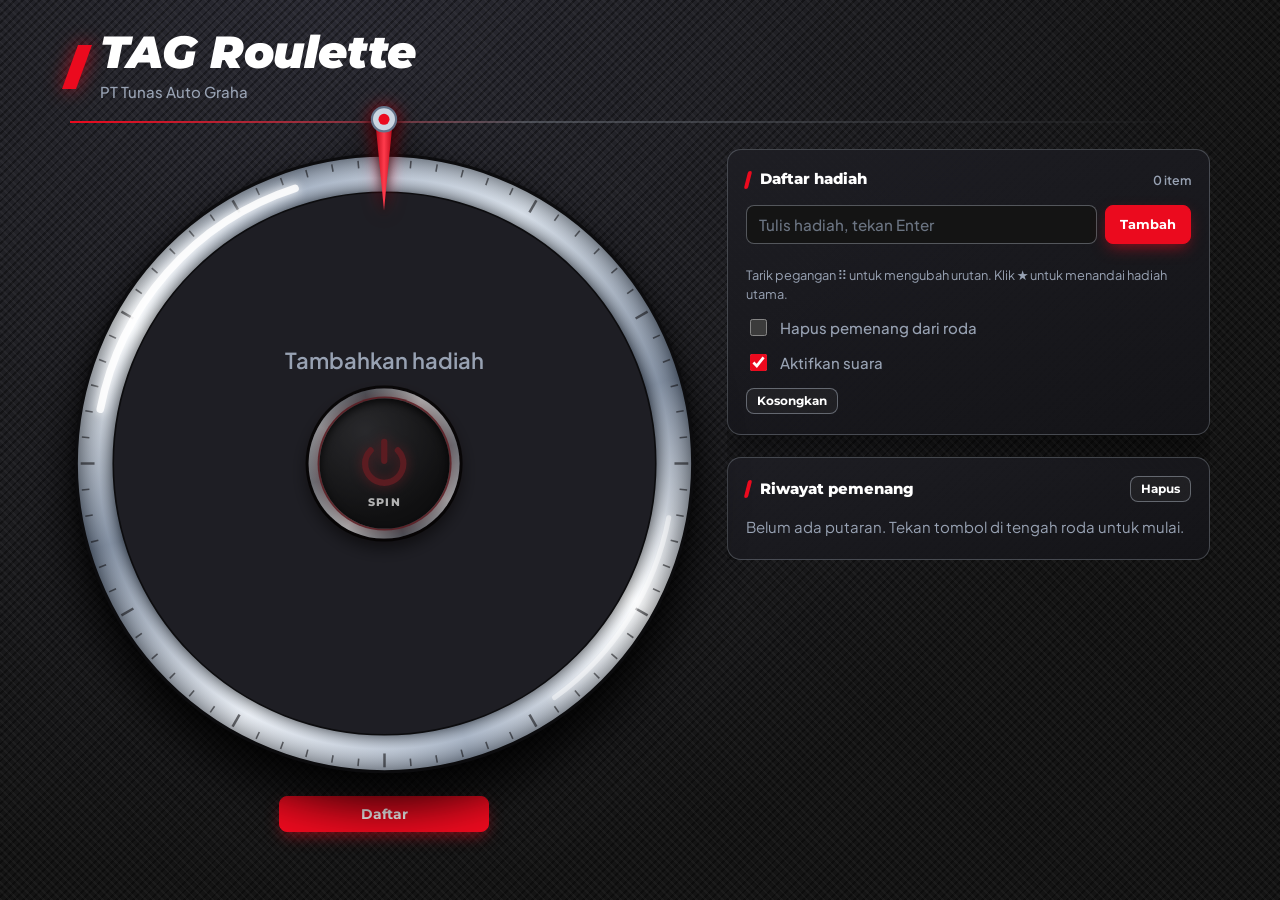
==== index-3.html @ 2edfb79d "commit awal" ====
<!DOCTYPE html>
<html lang="id">
<head>
<meta charset="UTF-8">
<meta name="viewport" content="width=device-width, initial-scale=1, viewport-fit=cover">
<title>TAG Lucky Spin</title>
<link rel="preconnect" href="https://fonts.googleapis.com">
<link href="https://fonts.googleapis.com/css2?family=Montserrat:ital,wght@0,600;0,800;1,800;1,900&family=Plus+Jakarta+Sans:wght@500;600;700;800&display=swap" rel="stylesheet">
<link rel="stylesheet" href="index-3.css">
</head>
<body>
<header>
  <div class="slash" aria-hidden="true"></div>
  <div>
    <h1>TAG Roulette</h1>
    <p>PT Tunas Auto Graha</p>
  </div>
</header>
<div class="hline"></div>

<main id="mainLayout">
  <section class="stage" aria-label="Roda hadiah">
    <div class="wheel-wrap">
      <svg class="needle" id="needle" viewBox="0 0 40 96" aria-hidden="true">
        <defs><linearGradient id="ng" x1="0" x2="1"><stop offset="0" stop-color="#b80818"/><stop offset=".5" stop-color="#ff3b4c"/><stop offset="1" stop-color="#b80818"/></linearGradient></defs>
        <path d="M20 96 12 14h16z" fill="url(#ng)"/>
        <circle cx="20" cy="13" r="11" fill="#CBD5E1" stroke="#64748b" stroke-width="2"/><circle cx="20" cy="13" r="5" fill="#EB0A1E"/>
      </svg>
      <canvas id="wheel" aria-label="Roda dengan pilihan hadiah"></canvas>
      <button class="start" id="spinBtn" aria-label="Putar roda">
        <svg viewBox="0 0 24 24" fill="none" stroke="#EB0A1E" stroke-width="2.6" stroke-linecap="round" aria-hidden="true"><path d="M12 3v8"/><path d="M6.3 6.6a8 8 0 1 0 11.4 0"/></svg>
        <span>SPIN</span>
      </button>
    </div>
    <button class="btn red list-toggle" id="toggleList" type="button" aria-controls="side" aria-expanded="true">Daftar</button>
    <div class="sr" id="live" aria-live="polite"></div>
  </section>

  <aside class="side" id="side">
    <section class="panel" aria-label="Daftar hadiah">
      <h2>Daftar hadiah <span class="count" id="count"></span></h2>
      <form class="add" onsubmit="return false">
        <input type="text" id="newItem" maxlength="40" placeholder="Tulis hadiah, tekan Enter" autocomplete="off" aria-label="Nama hadiah baru">
        <button class="btn red" id="addBtn" type="button">Tambah</button>
      </form>
      <ul id="items"></ul>
      <p class="hint">Tarik pegangan ⠿ untuk mengubah urutan. Klik ★ untuk menandai hadiah utama.</p>
      <label class="toggle"><input type="checkbox" id="removeWin"> Hapus pemenang dari roda</label>
      <label class="toggle"><input type="checkbox" id="sound" checked> Aktifkan suara</label>
      <div class="row">
        <button class="btn small" id="clear" type="button">Kosongkan</button>
      </div>
    </section>

    <section class="panel" aria-label="Riwayat pemenang">
      <h2>Riwayat pemenang <button class="btn small" id="clearHist" type="button">Hapus</button></h2>
      <ul id="history"></ul>
      <p class="empty" id="histEmpty">Belum ada putaran. Tekan tombol di tengah roda untuk mulai.</p>
    </section>
  </aside>
</main>

<div class="overlay" id="overlay" role="dialog" aria-modal="true" aria-labelledby="winName">
  <div class="modal">
    <small>Selamat! Hadiah Anda</small>
    <div class="badge" id="badge" hidden>HADIAH UTAMA</div>
    <div class="win" id="winName"></div>
    <div class="row">
      <button class="btn red" id="again">Putar lagi</button>
      <button class="btn" id="close">Tutup</button>
    </div>
  </div>
</div>
<canvas id="fx" aria-hidden="true"></canvas>

<script src="index-3.js" type="module"></script>
</body>
</html>
---- index-3.css ----
:root{
  --red:#EB0A1E; --red-d:#B80818; --asp:#141414; --asp2:#1E1E24; --white:#FFFFFF; --chrome:#CBD5E1; --muted:#98a2b3;
  --chromegrad:conic-gradient(from 30deg,#f8fafc,#94a3b8,#e2e8f0,#64748b,#f1f5f9,#94a3b8,#cbd5e1,#64748b,#f8fafc);
  color-scheme:dark; box-sizing:border-box; padding-top:env(safe-area-inset-top,0px); padding-bottom:env(safe-area-inset-bottom,0px);
}
*,*::before,*::after{box-sizing:inherit}
html{scroll-padding-top:env(safe-area-inset-top,0px);scrollbar-width:none;-ms-overflow-style:none}
html::-webkit-scrollbar{display:none}
body{margin:0;min-height:100vh;color:var(--white);font-family:'Plus Jakarta Sans',system-ui,sans-serif;font-size:15px;line-height:1.5;
  background:
    repeating-linear-gradient(45deg,rgba(255,255,255,.035) 0 2px,transparent 2px 6px),
    repeating-linear-gradient(-45deg,rgba(0,0,0,.35) 0 2px,transparent 2px 6px),
    radial-gradient(ellipse at 25% 0%,#2a2a33,var(--asp) 70%);
  background-color:var(--asp);background-attachment:fixed}
body::before{content:"";position:fixed;inset:0 0 auto;height:env(safe-area-inset-top,0px);background:var(--asp);z-index:10}
h1,h2,.btn,.modal .win{font-family:'Montserrat',sans-serif}

header{max-width:1180px;margin:0 auto;padding:30px 20px 0;display:flex;align-items:center;gap:16px}
.slash{width:14px;height:44px;background:var(--red);transform:skewX(-20deg);box-shadow:0 0 18px rgba(235,10,30,.6);flex:none}
h1{margin:0;font-weight:900;font-style:italic;font-size:clamp(1.7rem,4.6vw,2.8rem);letter-spacing:-.01em;line-height:1}
header p{margin:6px 0 0;color:var(--muted);font-weight:500}
.hline{max-width:1140px;height:2px;margin:18px auto 0;background:linear-gradient(90deg,var(--red),rgba(203,213,225,.25) 40%,transparent)}

main{max-width:1180px;margin:0 auto;padding:26px 20px 48px;display:grid;grid-template-columns:minmax(0,1.3fr) minmax(0,1fr);gap:28px;align-items:start;
  transition:grid-template-columns .35s ease,gap .35s ease}
@media(max-width:880px){main{grid-template-columns:1fr}}
.stage{display:flex;flex-direction:column;align-items:center;gap:18px}
.wheel-wrap{position:relative;width:min(100%,640px);aspect-ratio:1;filter:drop-shadow(0 26px 24px rgba(0,0,0,.7)) drop-shadow(0 4px 6px rgba(0,0,0,.6))}
canvas#wheel{width:100%;height:100%;display:block}
.side{min-width:0;max-height:3000px;overflow:hidden;transition:max-height .35s ease,opacity .25s ease,transform .35s ease}
main.sidebar-hidden{grid-template-columns:minmax(0,1fr) minmax(0,0fr);gap:0}
main.sidebar-hidden .side{max-height:0;opacity:0;transform:translateX(24px);pointer-events:none}
@media(max-width:880px){main.sidebar-hidden{grid-template-columns:1fr;gap:0}}
.btn.list-toggle{min-width:210px;padding:9px 18px;font-size:.85rem}
.needle{position:absolute;left:50%;top:-7%;width:7%;transform:translateX(-50%);transform-origin:50% 13%;z-index:3;filter:drop-shadow(0 6px 5px rgba(0,0,0,.65)) drop-shadow(0 0 8px rgba(235,10,30,.6))}
.needle.hit{animation:hit .1s}
@keyframes hit{50%{transform:translateX(-50%) rotate(-9deg)}}

/* tombol Engine Start/Stop di poros */
.start{position:absolute;left:50%;top:50%;width:24%;aspect-ratio:1;transform:translate(-50%,-50%);z-index:4;border:0;border-radius:50%;cursor:pointer;padding:0;
  background:var(--chromegrad);box-shadow:0 8px 18px rgba(0,0,0,.65),0 0 0 3px #0c0c0e;display:grid;place-items:center;transition:transform .1s,filter .15s}
.start::before{content:"";position:absolute;inset:7%;border-radius:50%;background:radial-gradient(circle at 35% 25%,#3a3a44,#16161a 70%);box-shadow:inset 0 3px 8px rgba(0,0,0,.8),0 0 0 2px rgba(235,10,30,.85),0 0 16px rgba(235,10,30,.55)}
.start svg{position:relative;width:38%;filter:drop-shadow(0 0 6px rgba(235,10,30,.9))}
.start span{position:absolute;bottom:20%;font:800 clamp(.45rem,1.4vw,.7rem) 'Montserrat',sans-serif;letter-spacing:.12em;color:var(--white)}
.start:hover:not(:disabled){filter:brightness(1.12)}
.start:active:not(:disabled){transform:translate(-50%,-50%) scale(.95)}
.start:disabled{cursor:not-allowed;filter:grayscale(.6) brightness(.7)}
.start:not(:disabled)::before{animation:breathe 2.4s ease-in-out infinite}
@keyframes breathe{50%{box-shadow:inset 0 3px 8px rgba(0,0,0,.8),0 0 0 2px #ff3b4c,0 0 28px rgba(235,10,30,.85)}}

.btn{cursor:pointer;border:1px solid rgba(203,213,225,.4);background:rgba(255,255,255,.04);color:var(--white);font-weight:700;font-size:.8rem;padding:8px 14px;border-radius:8px;transition:background .15s,transform .1s}
.btn:hover:not(:disabled){background:rgba(255,255,255,.12)}
.btn:active:not(:disabled){transform:scale(.97)}
.btn:disabled{opacity:.5;cursor:not-allowed}
.btn:focus-visible,.start:focus-visible,input:focus-visible,.star:focus-visible{outline:3px solid #fff;outline-offset:3px}
.btn.red{background:var(--red);border-color:var(--red);box-shadow:0 6px 16px -4px rgba(235,10,30,.6)}
.btn.red:hover:not(:disabled){background:#ff1f33}
.btn.small{padding:5px 10px;font-size:.72rem}

.side{display:flex;flex-direction:column;gap:22px}
.panel{background:linear-gradient(160deg,rgba(30,30,36,.95),rgba(20,20,24,.95));border:1px solid rgba(203,213,225,.25);border-radius:14px;padding:18px 18px 20px;box-shadow:0 16px 30px rgba(0,0,0,.45)}
h2{margin:0 0 14px;font-size:.95rem;font-weight:800;display:flex;align-items:center;gap:10px}
h2::before{content:"";width:4px;height:18px;background:var(--red);border-radius:2px;transform:skewX(-14deg)}
h2 .count,h2 .btn{margin-left:auto}
.count{font:600 .78rem 'Plus Jakarta Sans';color:var(--muted)}
.add{display:flex;gap:8px;margin-bottom:12px}
input[type=text]{flex:1;min-width:0;font:500 .95rem 'Plus Jakarta Sans',sans-serif;color:var(--white);background:var(--asp);border:1px solid rgba(203,213,225,.35);border-radius:8px;padding:9px 12px}
input::placeholder{color:#6b7482}
ul{list-style:none;margin:0;padding:0}
#items{max-height:290px;overflow:auto;display:flex;flex-direction:column;gap:5px;padding-right:3px;scrollbar-width:none;-ms-overflow-style:none}
#items::-webkit-scrollbar{display:none}
#items li{display:flex;align-items:center;gap:10px;padding:7px 8px 7px 10px;border-radius:8px;background:rgba(255,255,255,.04)}
#items li.dragging{opacity:.5;box-shadow:inset 0 0 0 1px var(--red)}
#items li::before{content:"";width:12px;height:12px;border-radius:3px;background:var(--c);border:1px solid var(--chrome);flex:none;transform:skewX(-12deg)}
#items li span{flex:1;overflow-wrap:anywhere;font-weight:600}
.move-handle{flex:none;padding:2px 4px;border:0;border-radius:4px;background:none;color:var(--muted);font-size:1.1rem;line-height:1;cursor:grab;touch-action:none;user-select:none}
.move-handle:hover{color:var(--white)}.move-handle:active{cursor:grabbing}.move-handle:focus-visible{outline:2px solid #fff}
.star,.x{background:none;border:0;cursor:pointer;line-height:1;padding:3px 7px;border-radius:6px;color:#6b7482;font-size:1.05rem}
.star:hover{color:#fff}.star[aria-pressed=true]{color:var(--red);text-shadow:0 0 8px rgba(235,10,30,.8)}
.x{font-size:1.2rem}.x:hover{color:var(--red)}.x:focus-visible{outline:2px solid #fff}
.hint{margin:10px 0 0;color:var(--muted);font-size:.8rem}
.toggle{display:flex;align-items:center;gap:10px;color:var(--muted);cursor:pointer;margin-top:12px;font-weight:500}
.toggle input{accent-color:var(--red);width:17px;height:17px}
.row{display:flex;flex-wrap:wrap;gap:8px;margin-top:14px}
#history li{display:flex;gap:12px;align-items:center;padding:8px 2px;border-bottom:1px solid rgba(203,213,225,.15)}
#history li:last-child{border-bottom:0}
#history li b{flex:none;min-width:28px;height:28px;border-radius:6px;background:var(--red);display:grid;place-items:center;font:800 .75rem 'Montserrat'}
#history li:first-child span{font-weight:700}
.empty{color:var(--muted);margin:0}

.overlay{position:fixed;inset:0;z-index:20;display:none;align-items:center;justify-content:center;padding:20px;background:rgba(8,8,10,.78)}
.overlay.show{display:flex}
.modal{width:min(94vw,440px);text-align:center;background:var(--asp2);border:1px solid rgba(203,213,225,.4);border-top:6px solid var(--red);border-radius:16px;padding:30px 22px 26px;box-shadow:0 30px 70px rgba(0,0,0,.7),0 0 40px rgba(235,10,30,.25);animation:pop .35s cubic-bezier(.2,1.4,.4,1)}
@keyframes pop{from{transform:scale(.85);opacity:0}}
.modal small{color:var(--chrome);font-weight:600}
.badge{display:inline-block;margin:10px 0 0;background:var(--red);font:800 .72rem 'Montserrat';letter-spacing:.06em;padding:4px 12px;border-radius:999px;transform:skewX(-10deg)}
.modal .win{font-weight:900;font-style:italic;font-size:clamp(1.6rem,7vw,2.4rem);margin:10px 0 22px;overflow-wrap:anywhere;line-height:1.15}
.modal .row{justify-content:center;margin:0}
#fx{position:fixed;inset:0;width:100%;height:100%;pointer-events:none;z-index:30}
.sr{position:absolute;width:1px;height:1px;overflow:hidden;clip:rect(0 0 0 0)}
@media(prefers-reduced-motion:reduce){.modal,.needle.hit{animation:none}.start::before{animation:none!important}main,.side{transition:none}}
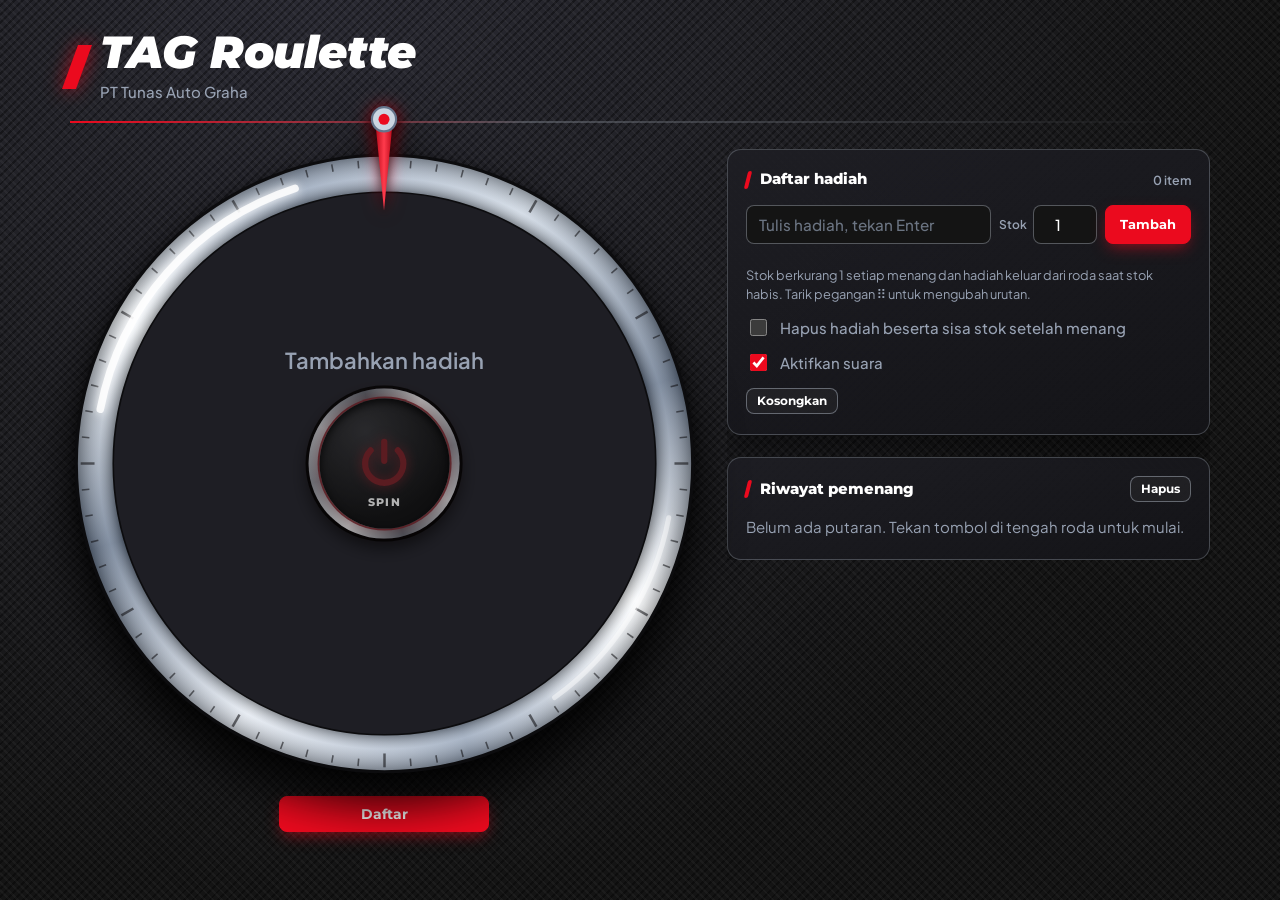
==== commit 688f0305: "add stock" ====
--- a/index-3.html
+++ b/index-3.html
@@ -41,11 +41,12 @@
       <h2>Daftar hadiah <span class="count" id="count"></span></h2>
       <form class="add" onsubmit="return false">
         <input type="text" id="newItem" maxlength="40" placeholder="Tulis hadiah, tekan Enter" autocomplete="off" aria-label="Nama hadiah baru">
+        <label class="stock-field"><span>Stok</span><input type="number" id="newStock" min="1" max="9999" step="1" value="1" required aria-label="Stok hadiah" title="Stok hadiah"></label>
         <button class="btn red" id="addBtn" type="button">Tambah</button>
       </form>
       <ul id="items"></ul>
-      <p class="hint">Tarik pegangan ⠿ untuk mengubah urutan. Klik ★ untuk menandai hadiah utama.</p>
-      <label class="toggle"><input type="checkbox" id="removeWin"> Hapus pemenang dari roda</label>
+      <p class="hint">Stok berkurang 1 setiap menang dan hadiah keluar dari roda saat stok habis. Tarik pegangan ⠿ untuk mengubah urutan.</p>
+      <label class="toggle"><input type="checkbox" id="removeWin"> Hapus hadiah beserta sisa stok setelah menang</label>
       <label class="toggle"><input type="checkbox" id="sound" checked> Aktifkan suara</label>
       <div class="row">
         <button class="btn small" id="clear" type="button">Kosongkan</button>
--- a/index-3.css
+++ b/index-3.css
@@ -64,7 +64,11 @@
 h2 .count,h2 .btn{margin-left:auto}
 .count{font:600 .78rem 'Plus Jakarta Sans';color:var(--muted)}
 .add{display:flex;gap:8px;margin-bottom:12px}
-input[type=text]{flex:1;min-width:0;font:500 .95rem 'Plus Jakarta Sans',sans-serif;color:var(--white);background:var(--asp);border:1px solid rgba(203,213,225,.35);border-radius:8px;padding:9px 12px}
+input[type=text],input[type=number]{min-width:0;font:500 .95rem 'Plus Jakarta Sans',sans-serif;color:var(--white);background:var(--asp);border:1px solid rgba(203,213,225,.35);border-radius:8px;padding:9px 12px}
+input[type=text]{flex:1}
+input[type=number]{width:64px;flex:none;text-align:center;padding-left:6px;padding-right:6px}
+.stock-field{display:flex;align-items:center;gap:6px;flex:none;color:var(--muted);font-size:.75rem;font-weight:600}
+@media(max-width:480px){.add{flex-wrap:wrap}input[type=text]{flex:1 1 100%}.stock-field,.add .btn{flex:1}input[type=number]{flex:1;width:auto}}
 input::placeholder{color:#6b7482}
 ul{list-style:none;margin:0;padding:0}
 #items{max-height:290px;overflow:auto;display:flex;flex-direction:column;gap:5px;padding-right:3px;scrollbar-width:none;-ms-overflow-style:none}
@@ -73,6 +77,7 @@
 #items li.dragging{opacity:.5;box-shadow:inset 0 0 0 1px var(--red)}
 #items li::before{content:"";width:12px;height:12px;border-radius:3px;background:var(--c);border:1px solid var(--chrome);flex:none;transform:skewX(-12deg)}
 #items li span{flex:1;overflow-wrap:anywhere;font-weight:600}
+#items li .stock{flex:none;color:var(--muted);font-size:.68rem;white-space:nowrap}
 .move-handle{flex:none;padding:2px 4px;border:0;border-radius:4px;background:none;color:var(--muted);font-size:1.1rem;line-height:1;cursor:grab;touch-action:none;user-select:none}
 .move-handle:hover{color:var(--white)}.move-handle:active{cursor:grabbing}.move-handle:focus-visible{outline:2px solid #fff}
 .star,.x{background:none;border:0;cursor:pointer;line-height:1;padding:3px 7px;border-radius:6px;color:#6b7482;font-size:1.05rem}
